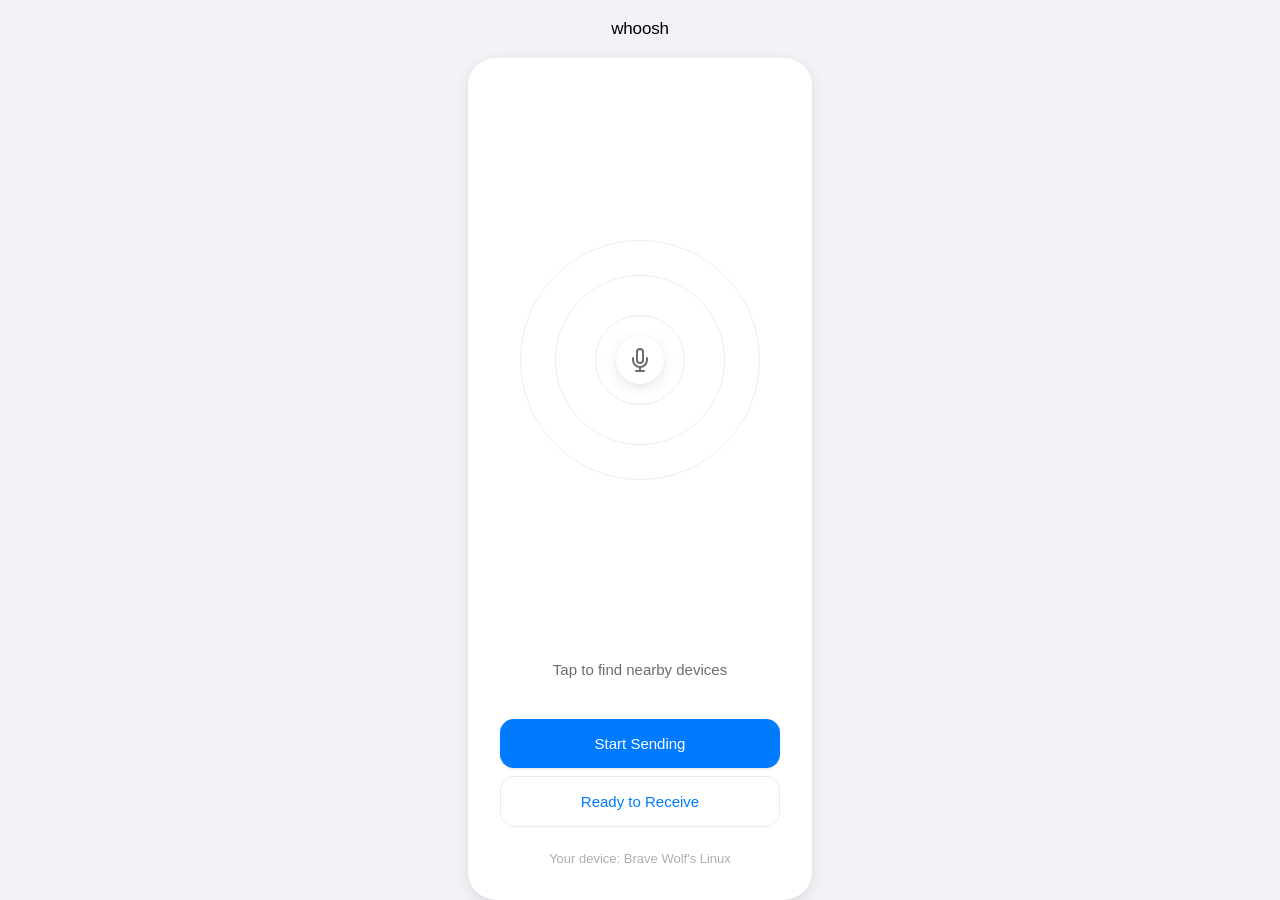
==== index.html @ 07599c09 "Bug Fixes" ====
<!DOCTYPE html>
<html lang="en">
<head>
    <meta charset="UTF-8">
    <meta name="viewport" content="width=device-width, initial-scale=1.0, viewport-fit=cover">
    <meta name="theme-color" content="#007AFF">
    <meta name="description" content="Serverless peer-to-peer file transfer using sound-based discovery">
    <meta name="mobile-web-app-capable" content="yes">
    <meta name="apple-mobile-web-app-capable" content="yes">
    <meta name="apple-mobile-web-app-status-bar-style" content="default">
    <title>Whoosh — Share files instantly</title>
    <link rel="icon" type="image/svg+xml" href="favicon.svg">
    <link rel="manifest" href="manifest.json">
    <link rel="stylesheet" href="styles.css?v=3">
</head>
<body>
    <div class="app">
        <!-- Header -->
        <header class="app-header">
            <h1 class="app-title">whoosh</h1>
        </header>

        <!-- Main Content -->
        <main class="app-main">
            <!-- Radar Container -->
            <div class="radar-container">
                <div class="radar" id="radar">
                    <!-- Static background rings -->
                    <div class="radar-ring radar-ring-1"></div>
                    <div class="radar-ring radar-ring-2"></div>
                    <div class="radar-ring radar-ring-3"></div>
                    
                    <!-- Pulse rings (hidden by default, shown when listening) -->
                    <div class="radar-pulse-container" id="radarPulse" style="display: none;">
                        <div class="radar-pulse"></div>
                        <div class="radar-pulse"></div>
                        <div class="radar-pulse"></div>
                    </div>
                    
                    <!-- Center icon -->
                    <div class="radar-center" id="radarCenter">
                        <svg class="radar-icon" id="radarIcon" width="24" height="24" viewBox="0 0 24 24" fill="none" stroke="currentColor" stroke-width="2" stroke-linecap="round" stroke-linejoin="round">
                            <!-- Mic icon (default) -->
                            <path d="M12 1a3 3 0 0 0-3 3v8a3 3 0 0 0 6 0V4a3 3 0 0 0-3-3z"></path>
                            <path d="M19 10v2a7 7 0 0 1-14 0v-2"></path>
                            <line x1="12" y1="19" x2="12" y2="23"></line>
                            <line x1="8" y1="23" x2="16" y2="23"></line>
                        </svg>
                    </div>
                    
                    <!-- Device bubbles will be inserted here dynamically -->
                    <div class="device-bubbles" id="deviceBubbles"></div>
                </div>
            </div>

            <!-- Status Text -->
            <div class="status-container">
                <p class="status-text" id="statusText">Tap to find nearby devices</p>
                <p class="status-hint" id="statusHint" style="display: none;">
                    <span class="hint-item">🔊 Keep volume up</span>
                    <span class="hint-item">📱 Keep screen on</span>
                </p>
            </div>

            <!-- Action Button -->
            <div class="action-container">
                <button class="btn btn-primary" id="actionBtn">Start Sending</button>
                <button class="btn btn-secondary" id="listenBtn">Ready to Receive</button>
            </div>

            <!-- Device Info -->
            <div class="device-info">
                <p class="device-info-text" id="deviceInfo">Your device: Loading...</p>
            </div>
        </main>

        <!-- Bottom Sheet (hidden by default) -->
        <div class="bottom-sheet-backdrop" id="bottomSheetBackdrop" style="display: none;"></div>
        <div class="bottom-sheet" id="bottomSheet" style="display: none;">
            <div class="bottom-sheet-handle"></div>
            <div class="bottom-sheet-content" id="bottomSheetContent">
                <!-- Content will be dynamically inserted based on state -->
            </div>
        </div>

        <!-- Error Toast -->
        <div class="error-toast" id="errorToast" style="display: none;">
            <p class="error-toast-text" id="errorToastText"></p>
        </div>
    </div>

    <!-- Scripts -->
    <script type="module" src="src/main.js?v=18"></script>
</body>
</html>
---- styles.css ----
/* ============================================
   Whoosh.share — iOS-inspired Design System
   ============================================ */

/* CSS Variables — Design Tokens */
:root {
    /* Colors — Light Mode */
    --background: #F2F2F7;
    --surface: #FFFFFF;
    --surface-2: #F2F2F7;
    --text-primary: #000000;
    --text-secondary: #6C6C70;
    --text-tertiary: #AEAEB2;
    --accent: #007AFF;
    --accent-light: #E8F1FF;
    --success: #34C759;
    --error: #FF3B30;
    --border: rgba(0, 0, 0, 0.08);
    
    /* Shadows */
    --shadow-sm: 0 1px 3px rgba(0, 0, 0, 0.08), 0 1px 2px rgba(0, 0, 0, 0.04);
    --shadow-md: 0 4px 16px rgba(0, 0, 0, 0.08), 0 2px 4px rgba(0, 0, 0, 0.04);
    --shadow-device: 0 8px 32px rgba(0, 0, 0, 0.10), 0 2px 8px rgba(0, 0, 0, 0.06);
    
    /* Border Radius */
    --radius-sm: 10px;
    --radius-md: 14px;
    --radius-lg: 20px;
    --radius-xl: 28px;
    
    /* Spacing — 8px base grid */
    --space-1: 4px;
    --space-2: 8px;
    --space-3: 12px;
    --space-4: 16px;
    --space-5: 20px;
    --space-6: 24px;
    --space-8: 32px;
    --space-12: 48px;
    
    /* Typography */
    --font-family: -apple-system, BlinkMacSystemFont, 'Inter', 'Segoe UI', sans-serif;
    --font-size-xs: 11px;
    --font-size-sm: 13px;
    --font-size-base: 15px;
    --font-size-lg: 17px;
    --font-size-xl: 20px;
    
    /* Transitions */
    --transition-fast: 150ms cubic-bezier(0.25, 0.46, 0.45, 0.94);
    --transition-base: 250ms cubic-bezier(0.25, 0.46, 0.45, 0.94);
    --transition-slow: 350ms cubic-bezier(0.25, 0.46, 0.45, 0.94);
}

/* ============================================
   Base Styles
   ============================================ */

* {
    margin: 0;
    padding: 0;
    box-sizing: border-box;
}

html, body {
    width: 100%;
    height: 100%;
    overflow: hidden;
}

body {
    font-family: var(--font-family);
    font-size: var(--font-size-base);
    color: var(--text-primary);
    background: var(--background);
    -webkit-font-smoothing: antialiased;
    -moz-osx-font-smoothing: grayscale;
    line-height: 1.5;
}

/* ============================================
   App Layout
   ============================================ */

.app {
    width: 100%;
    height: 100%;
    display: flex;
    flex-direction: column;
    padding: env(safe-area-inset-top) env(safe-area-inset-right) env(safe-area-inset-bottom) env(safe-area-inset-left);
}

.app-header {
    padding: var(--space-4) var(--space-5);
    flex-shrink: 0;
}

.app-title {
    font-size: var(--font-size-lg);
    font-weight: 500;
    letter-spacing: -0.01em;
    color: var(--text-primary);
}

.app-main {
    flex: 1;
    display: flex;
    flex-direction: column;
    align-items: center;
    justify-content: space-between;
    padding: var(--space-4) var(--space-5) var(--space-6);
    overflow: hidden;
}

/* ============================================
   Radar Component
   ============================================ */

.radar-container {
    flex: 1;
    display: flex;
    align-items: center;
    justify-content: center;
    width: 100%;
    max-height: 60vh;
}

.radar {
    position: relative;
    width: 260px;
    height: 260px;
    border-radius: 50%;
}

/* Static background rings */
.radar-ring {
    position: absolute;
    border-radius: 50%;
    border: 1px solid var(--border);
    top: 50%;
    left: 50%;
    transform: translate(-50%, -50%);
    pointer-events: none;
}

.radar-ring-1 {
    width: 80px;
    height: 80px;
}

.radar-ring-2 {
    width: 150px;
    height: 150px;
}

.radar-ring-3 {
    width: 220px;
    height: 220px;
}

/* Pulse rings — animated when listening */
.radar-pulse-container {
    position: absolute;
    top: 0;
    left: 0;
    width: 100%;
    height: 100%;
    pointer-events: none;
}

.radar-pulse {
    position: absolute;
    width: 220px;
    height: 220px;
    border-radius: 50%;
    border: 1.5px solid var(--accent);
    top: 50%;
    left: 50%;
    transform: translate(-50%, -50%) scale(0.3);
    opacity: 0;
    animation: radar-pulse 2s cubic-bezier(0.25, 0.46, 0.45, 0.94) infinite;
}

.radar-pulse:nth-child(2) {
    animation-delay: 0.66s;
}

.radar-pulse:nth-child(3) {
    animation-delay: 1.33s;
}

@keyframes radar-pulse {
    0% {
        transform: translate(-50%, -50%) scale(0.3);
        opacity: 0.5;
    }
    100% {
        transform: translate(-50%, -50%) scale(1.1);
        opacity: 0;
    }
}

/* Center icon */
.radar-center {
    position: absolute;
    width: 48px;
    height: 48px;
    background: var(--surface);
    border-radius: 50%;
    top: 50%;
    left: 50%;
    transform: translate(-50%, -50%);
    box-shadow: var(--shadow-md);
    display: flex;
    align-items: center;
    justify-content: center;
    z-index: 10;
    transition: all var(--transition-base);
}

.radar-icon {
    color: var(--text-secondary);
    transition: color var(--transition-base);
}

.radar-center.active .radar-icon {
    color: var(--accent);
}

/* Device bubbles */
.device-bubbles {
    position: absolute;
    top: 0;
    left: 0;
    width: 100%;
    height: 100%;
    pointer-events: none;
}

.device-bubble {
    position: absolute;
    top: 50%;
    left: 50%;
    width: 72px;
    height: 72px;
    background: var(--surface);
    border-radius: 50%;
    box-shadow: var(--shadow-device);
    display: flex;
    flex-direction: column;
    align-items: center;
    justify-content: center;
    cursor: pointer;
    pointer-events: all;
    transition: transform var(--transition-fast), box-shadow var(--transition-fast);
    animation: device-bubble-enter var(--transition-slow) cubic-bezier(0.34, 1.56, 0.64, 1);
}

@keyframes device-bubble-enter {
    0% {
        transform: translate(-50%, -50%) scale(0.5);
        opacity: 0;
    }
    100% {
        transform: translate(-50%, -50%) scale(1);
        opacity: 1;
    }
}

.device-bubble:hover,
.device-bubble:active {
    transform: translate(-50%, -50%) scale(1.06);
    box-shadow: 0 12px 40px rgba(0, 0, 0, 0.12), 0 4px 12px rgba(0, 0, 0, 0.08);
}

.device-bubble-icon {
    font-size: 28px;
    margin-bottom: var(--space-1);
}

.device-bubble-name {
    position: absolute;
    bottom: -24px;
    left: 50%;
    transform: translateX(-50%);
    font-size: 12px;
    font-weight: 500;
    color: var(--text-primary);
    white-space: nowrap;
    text-align: center;
}

/* ============================================
   Status & Actions
   ============================================ */

.status-container {
    text-align: center;
    margin: var(--space-6) 0;
}

.status-text {
    font-size: var(--font-size-base);
    color: var(--text-secondary);
    margin-bottom: var(--space-2);
}

.status-hint {
    display: flex;
    flex-direction: column;
    gap: var(--space-1);
    font-size: var(--font-size-sm);
    color: var(--text-tertiary);
}

.hint-item {
    display: block;
}

.action-container {
    width: 100%;
    max-width: 320px;
    display: flex;
    flex-direction: column;
    gap: var(--space-2);
}

.device-info {
    margin-top: var(--space-4);
    text-align: center;
}

.device-info-text {
    font-size: var(--font-size-sm);
    color: var(--text-tertiary);
}

/* ============================================
   Buttons
   ============================================ */

.btn {
    width: 100%;
    padding: var(--space-4) var(--space-6);
    border: none;
    border-radius: var(--radius-md);
    font-family: var(--font-family);
    font-size: var(--font-size-base);
    font-weight: 500;
    cursor: pointer;
    transition: all var(--transition-fast);
    outline: none;
    -webkit-tap-highlight-color: transparent;
}

.btn:active {
    transform: scale(0.97);
}

.btn-primary {
    background: var(--accent);
    color: white;
    box-shadow: var(--shadow-sm);
}

.btn-primary:hover {
    background: #0066E0;
}

.btn-primary:disabled {
    background: var(--text-tertiary);
    cursor: not-allowed;
    opacity: 0.5;
}

.btn-secondary {
    background: transparent;
    color: var(--accent);
    border: 1px solid var(--border);
}

.btn-secondary:hover {
    background: var(--surface-2);
}

/* ============================================
   Bottom Sheet
   ============================================ */

.bottom-sheet-backdrop {
    position: fixed;
    top: 0;
    left: 0;
    width: 100%;
    height: 100%;
    background: rgba(0, 0, 0, 0.3);
    z-index: 100;
    animation: backdrop-fade-in var(--transition-slow);
}

@keyframes backdrop-fade-in {
    from { opacity: 0; }
    to { opacity: 1; }
}

.bottom-sheet {
    position: fixed;
    bottom: 0;
    left: 0;
    width: 100%;
    max-height: 70vh;
    background: var(--surface);
    border-radius: var(--radius-xl) var(--radius-xl) 0 0;
    box-shadow: 0 -4px 24px rgba(0, 0, 0, 0.12);
    z-index: 101;
    padding: var(--space-4) var(--space-5) calc(var(--space-6) + env(safe-area-inset-bottom));
    animation: bottom-sheet-slide-up var(--transition-slow) cubic-bezier(0.34, 1.56, 0.64, 1);
}

@keyframes bottom-sheet-slide-up {
    from {
        transform: translateY(100%);
    }
    to {
        transform: translateY(0);
    }
}

.bottom-sheet-handle {
    width: 32px;
    height: 4px;
    background: var(--text-tertiary);
    border-radius: 99px;
    margin: 0 auto var(--space-5);
    opacity: 0.3;
}

.bottom-sheet-content {
    overflow-y: auto;
    max-height: calc(70vh - 80px);
}

/* ============================================
   Error Toast
   ============================================ */

.error-toast {
    position: fixed;
    top: calc(var(--space-5) + env(safe-area-inset-top));
    left: 50%;
    transform: translateX(-50%);
    background: var(--error);
    color: white;
    padding: var(--space-3) var(--space-5);
    border-radius: var(--radius-md);
    box-shadow: var(--shadow-md);
    z-index: 200;
    animation: toast-slide-down var(--transition-base);
}

@keyframes toast-slide-down {
    from {
        transform: translateX(-50%) translateY(-100%);
        opacity: 0;
    }
    to {
        transform: translateX(-50%) translateY(0);
        opacity: 1;
    }
}

.error-toast-text {
    font-size: var(--font-size-sm);
    font-weight: 500;
}

/* ============================================
   Responsive — Desktop
   ============================================ */

@media (min-width: 640px) {
    .app {
        justify-content: center;
        align-items: center;
    }
    
    .app-main {
        max-width: 480px;
        background: var(--surface);
        border-radius: var(--radius-xl);
        box-shadow: var(--shadow-md);
        padding: var(--space-8);
    }
    
    .radar {
        width: 280px;
        height: 280px;
    }
    
    .radar-ring-1 { width: 90px; height: 90px; }
    .radar-ring-2 { width: 170px; height: 170px; }
    .radar-ring-3 { width: 240px; height: 240px; }
    
    .radar-pulse {
        width: 240px;
        height: 240px;
    }
    
    .bottom-sheet {
        left: 50%;
        transform: translateX(-50%);
        max-width: 480px;
        border-radius: var(--radius-xl);
        bottom: var(--space-6);
    }
    
    @keyframes bottom-sheet-slide-up {
        from {
            transform: translateX(-50%) translateY(100%);
        }
        to {
            transform: translateX(-50%) translateY(0);
        }
    }
}

/* ============================================
   Utility Classes
   ============================================ */

.hidden {
    display: none !important;
}

.text-center {
    text-align: center;
}

.mt-2 { margin-top: var(--space-2); }
.mt-4 { margin-top: var(--space-4); }
.mb-2 { margin-bottom: var(--space-2); }
.mb-4 { margin-bottom: var(--space-4); }
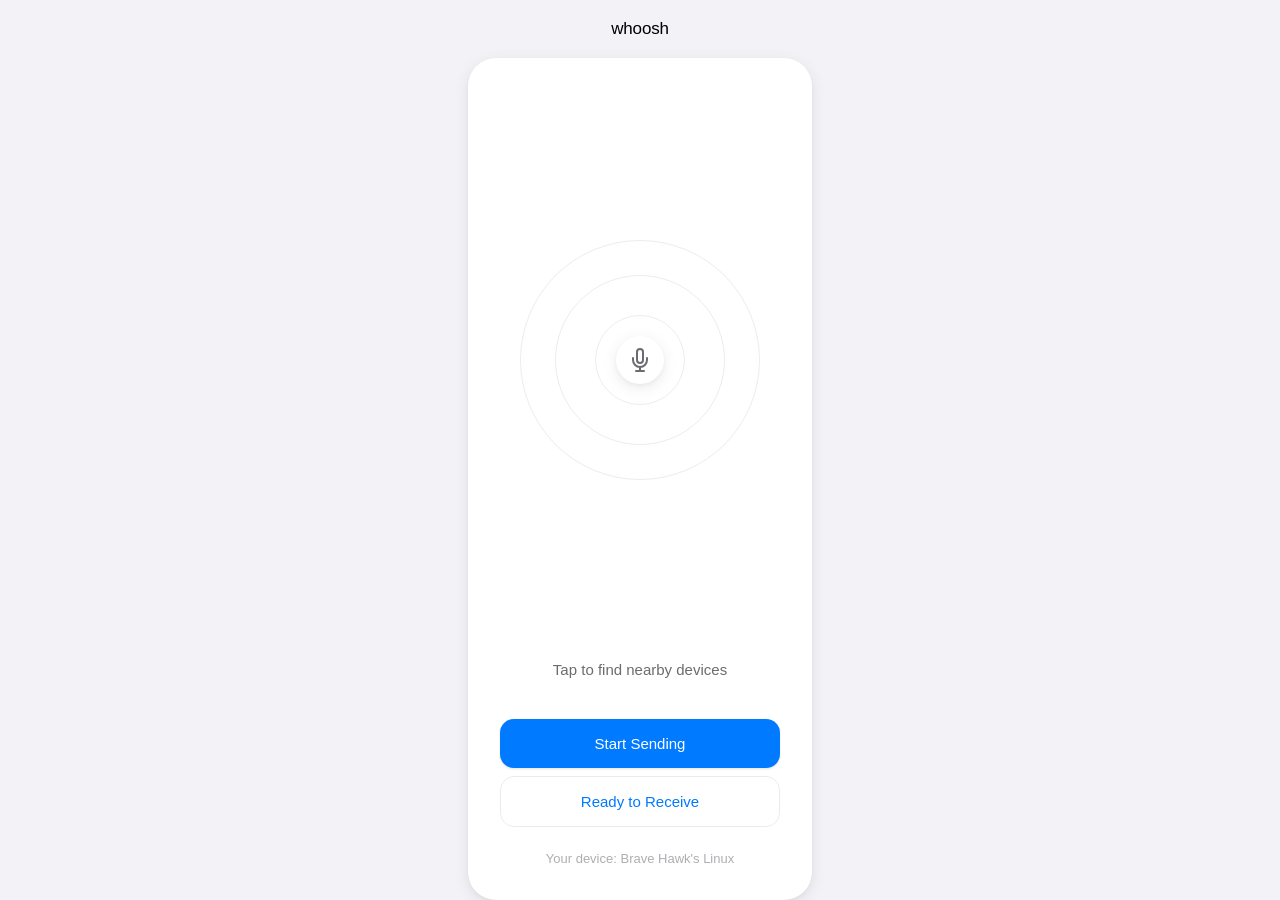
==== commit 3c138afc: "Bug Fixes" ====
--- a/index.html
+++ b/index.html
@@ -90,6 +90,6 @@
     </div>
 
     <!-- Scripts -->
-    <script type="module" src="src/main.js?v=18"></script>
+    <script type="module" src="src/main.js?v=19"></script>
 </body>
 </html>
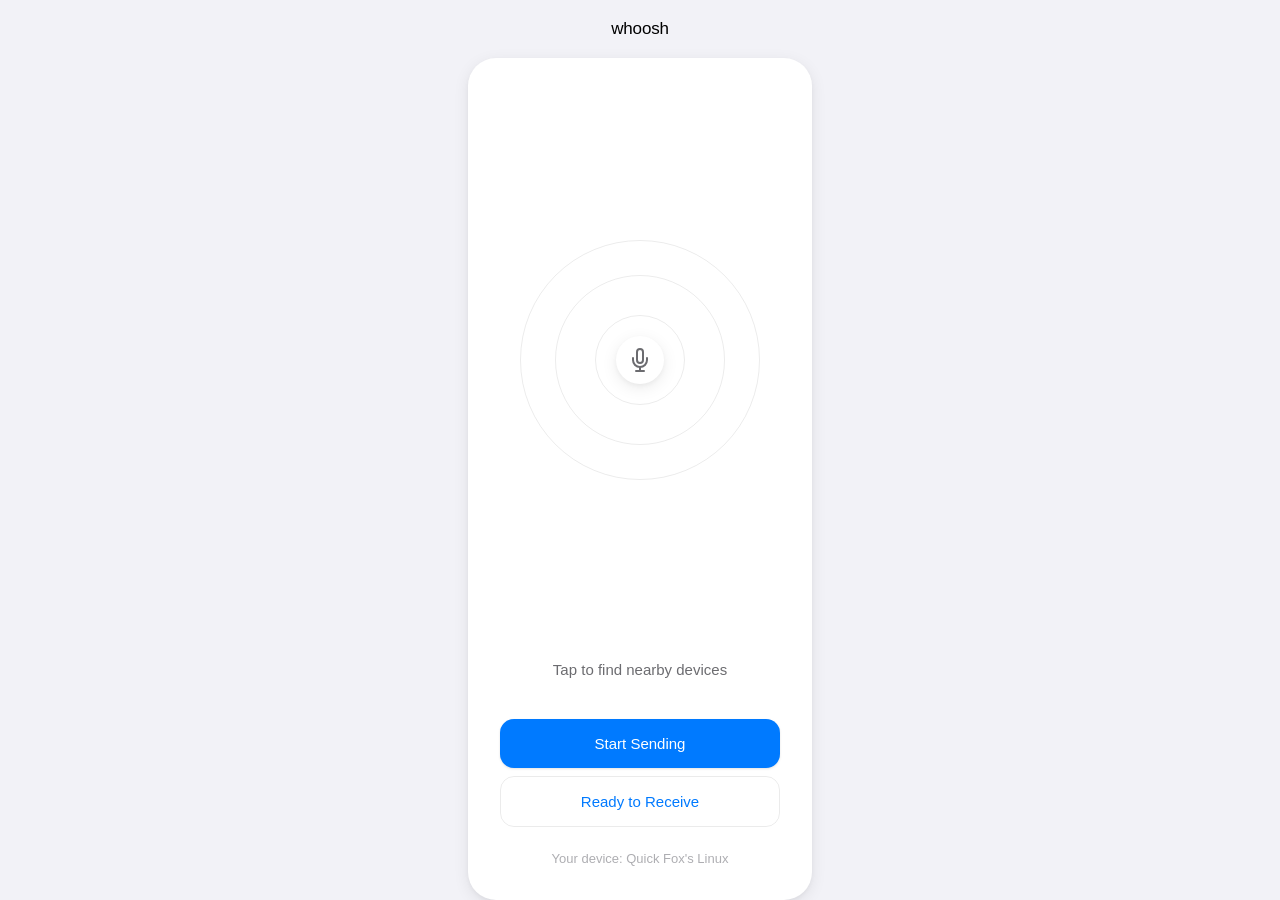
==== commit 4af7e950: "Bug Fixes" ====
--- a/index.html
+++ b/index.html
@@ -90,6 +90,6 @@
     </div>
 
     <!-- Scripts -->
-    <script type="module" src="src/main.js?v=19"></script>
+    <script type="module" src="src/main.js?v=20"></script>
 </body>
 </html>
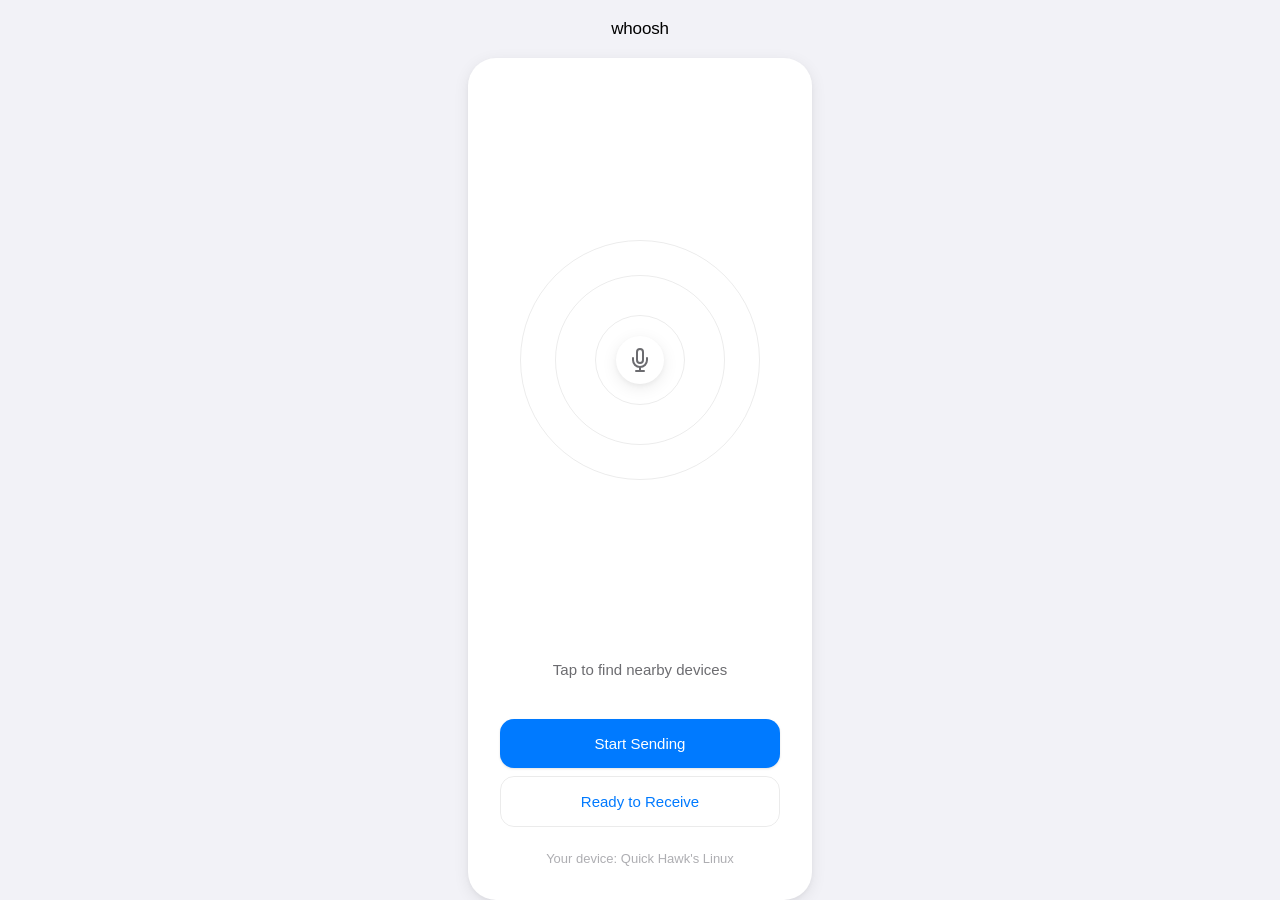
==== commit 79dd2a1a: "Bug Fixes" ====
--- a/index.html
+++ b/index.html
@@ -90,6 +90,6 @@
     </div>
 
     <!-- Scripts -->
-    <script type="module" src="src/main.js?v=20"></script>
+    <script type="module" src="src/main.js?v=21"></script>
 </body>
 </html>
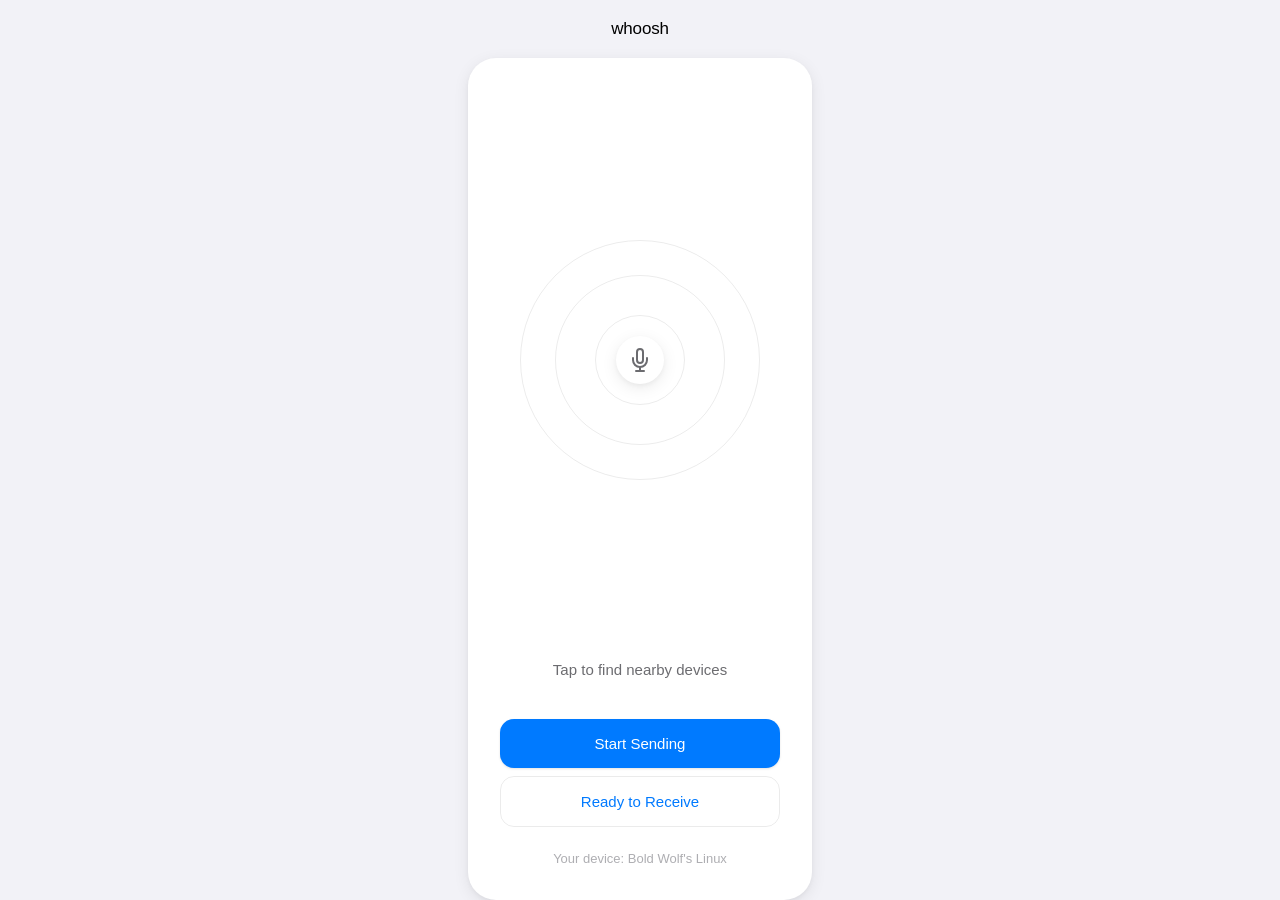
==== commit 9b3dc5c7: "Bug Fixes" ====
--- a/index.html
+++ b/index.html
@@ -90,6 +90,6 @@
     </div>
 
     <!-- Scripts -->
-    <script type="module" src="src/main.js?v=21"></script>
+    <script type="module" src="src/main.js?v=22"></script>
 </body>
 </html>
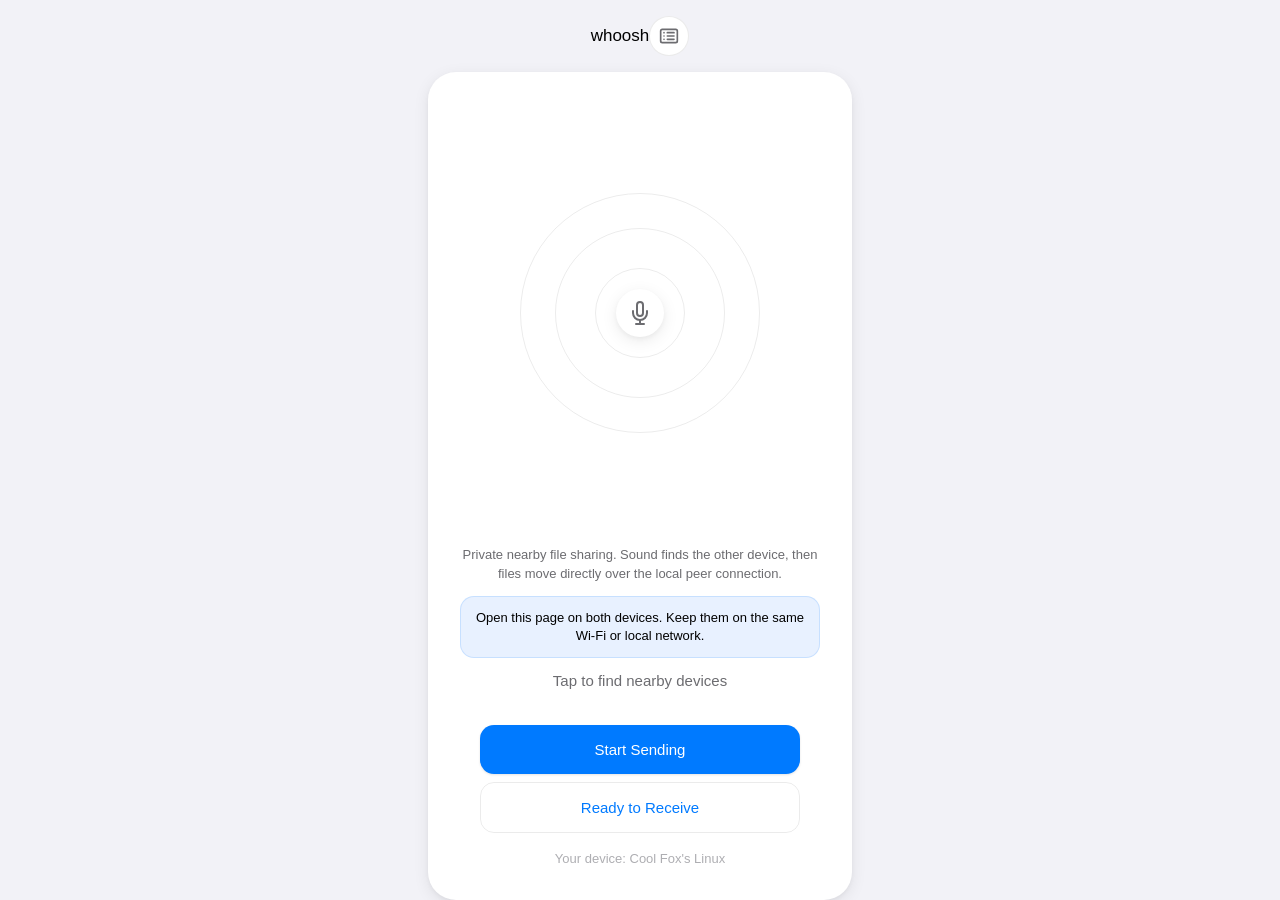
==== commit ba246f42: "Enhancements" ====
--- a/index.html
+++ b/index.html
@@ -11,13 +11,24 @@
     <title>Whoosh — Share files instantly</title>
     <link rel="icon" type="image/svg+xml" href="favicon.svg">
     <link rel="manifest" href="manifest.json">
-    <link rel="stylesheet" href="styles.css?v=3">
+    <link rel="stylesheet" href="styles.css?v=5">
 </head>
 <body>
     <div class="app">
         <!-- Header -->
         <header class="app-header">
             <h1 class="app-title">whoosh</h1>
+            <button class="icon-btn" id="devicesBtn" aria-label="Recent devices">
+                <svg width="20" height="20" viewBox="0 0 24 24" fill="none" stroke="currentColor" stroke-width="2" stroke-linecap="round" stroke-linejoin="round">
+                    <rect x="2" y="4" width="20" height="16" rx="2"></rect>
+                    <path d="M6 8h.01"></path>
+                    <path d="M10 8h8"></path>
+                    <path d="M6 12h.01"></path>
+                    <path d="M10 12h8"></path>
+                    <path d="M6 16h.01"></path>
+                    <path d="M10 16h8"></path>
+                </svg>
+            </button>
         </header>
 
         <!-- Main Content -->
@@ -55,6 +66,8 @@
 
             <!-- Status Text -->
             <div class="status-container">
+                <p class="app-summary">Private nearby file sharing. Sound finds the other device, then files move directly over the local peer connection.</p>
+                <p class="setup-note">Open this page on both devices. Keep them on the same Wi-Fi or local network.</p>
                 <p class="status-text" id="statusText">Tap to find nearby devices</p>
                 <p class="status-hint" id="statusHint" style="display: none;">
                     <span class="hint-item">🔊 Keep volume up</span>
@@ -83,6 +96,26 @@
             </div>
         </div>
 
+        <!-- Recent Devices Panel -->
+        <div class="side-panel-backdrop" id="sidePanelBackdrop" style="display: none;"></div>
+        <aside class="side-panel" id="sidePanel" style="display: none;">
+            <div class="side-panel-header">
+                <div>
+                    <h2>Recent devices</h2>
+                    <p>Stored only in this browser</p>
+                </div>
+                <button class="icon-btn" id="closeSidePanelBtn" aria-label="Close recent devices">
+                    <svg width="20" height="20" viewBox="0 0 24 24" fill="none" stroke="currentColor" stroke-width="2" stroke-linecap="round">
+                        <path d="M18 6 6 18"></path>
+                        <path d="m6 6 12 12"></path>
+                    </svg>
+                </button>
+            </div>
+            <p class="side-panel-note">Whoosh can remember device names here, but closed WebRTC sessions cannot be reused. If the connection is no longer active, start sound discovery again. Clearing browser cache clears this list. Nothing here is sent to the internet.</p>
+            <div class="cached-devices" id="cachedDevices"></div>
+            <button class="btn btn-secondary" id="clearCachedDevicesBtn">Clear recent devices</button>
+        </aside>
+
         <!-- Error Toast -->
         <div class="error-toast" id="errorToast" style="display: none;">
             <p class="error-toast-text" id="errorToastText"></p>
@@ -90,6 +123,6 @@
     </div>
 
     <!-- Scripts -->
-    <script type="module" src="src/main.js?v=22"></script>
+    <script type="module" src="src/main.js?v=26"></script>
 </body>
 </html>
--- a/styles.css
+++ b/styles.css
@@ -93,12 +93,39 @@
 .app-header {
     padding: var(--space-4) var(--space-5);
     flex-shrink: 0;
+    display: flex;
+    align-items: center;
+    justify-content: space-between;
 }
 
 .app-title {
     font-size: var(--font-size-lg);
     font-weight: 500;
-    letter-spacing: -0.01em;
+    letter-spacing: 0;
+    color: var(--text-primary);
+}
+
+.icon-btn {
+    width: 40px;
+    height: 40px;
+    border: 1px solid var(--border);
+    border-radius: 50%;
+    background: var(--surface);
+    color: var(--text-secondary);
+    display: inline-flex;
+    align-items: center;
+    justify-content: center;
+    cursor: pointer;
+    transition: background var(--transition-fast), color var(--transition-fast), transform var(--transition-fast);
+    -webkit-tap-highlight-color: transparent;
+}
+
+.icon-btn:active {
+    transform: scale(0.96);
+}
+
+.icon-btn:hover {
+    background: var(--surface-2);
     color: var(--text-primary);
 }
 
@@ -297,6 +324,25 @@
 .status-container {
     text-align: center;
     margin: var(--space-6) 0;
+    max-width: 360px;
+}
+
+.app-summary {
+    font-size: var(--font-size-sm);
+    color: var(--text-secondary);
+    margin-bottom: var(--space-3);
+    line-height: 1.45;
+}
+
+.setup-note {
+    font-size: var(--font-size-sm);
+    color: var(--text-primary);
+    background: var(--accent-light);
+    border: 1px solid rgba(0, 122, 255, 0.14);
+    border-radius: var(--radius-md);
+    padding: var(--space-3);
+    margin-bottom: var(--space-3);
+    line-height: 1.4;
 }
 
 .status-text {
@@ -438,6 +484,117 @@
 .bottom-sheet-content {
     overflow-y: auto;
     max-height: calc(70vh - 80px);
+}
+
+/* ============================================
+   Recent Devices Panel
+   ============================================ */
+
+.side-panel-backdrop {
+    position: fixed;
+    inset: 0;
+    background: rgba(0, 0, 0, 0.22);
+    z-index: 110;
+    animation: backdrop-fade-in var(--transition-slow);
+}
+
+.side-panel {
+    position: fixed;
+    top: 0;
+    right: 0;
+    width: min(360px, 92vw);
+    height: 100%;
+    background: var(--surface);
+    z-index: 111;
+    padding: calc(var(--space-5) + env(safe-area-inset-top)) var(--space-5) calc(var(--space-5) + env(safe-area-inset-bottom));
+    box-shadow: -8px 0 32px rgba(0, 0, 0, 0.12);
+    overflow-y: auto;
+    animation: side-panel-in var(--transition-base);
+}
+
+@keyframes side-panel-in {
+    from { transform: translateX(100%); }
+    to { transform: translateX(0); }
+}
+
+.side-panel-header {
+    display: flex;
+    justify-content: space-between;
+    gap: var(--space-4);
+    align-items: flex-start;
+    margin-bottom: var(--space-4);
+}
+
+.side-panel-header h2 {
+    font-size: var(--font-size-xl);
+    font-weight: 650;
+    letter-spacing: 0;
+}
+
+.side-panel-header p,
+.side-panel-note {
+    font-size: var(--font-size-sm);
+    color: var(--text-secondary);
+}
+
+.side-panel-note {
+    background: var(--surface-2);
+    border-radius: var(--radius-md);
+    padding: var(--space-3);
+    margin-bottom: var(--space-4);
+}
+
+.cached-devices {
+    display: flex;
+    flex-direction: column;
+    gap: var(--space-2);
+    margin-bottom: var(--space-4);
+}
+
+.cached-device {
+    width: 100%;
+    border: 1px solid var(--border);
+    border-radius: var(--radius-md);
+    background: var(--surface);
+    padding: var(--space-3);
+    display: flex;
+    align-items: center;
+    justify-content: space-between;
+    gap: var(--space-3);
+    text-align: left;
+}
+
+.cached-device-main {
+    min-width: 0;
+}
+
+.cached-device-name {
+    font-size: var(--font-size-base);
+    font-weight: 600;
+    color: var(--text-primary);
+    white-space: nowrap;
+    overflow: hidden;
+    text-overflow: ellipsis;
+}
+
+.cached-device-meta {
+    font-size: var(--font-size-xs);
+    color: var(--text-tertiary);
+}
+
+.cached-device-status {
+    flex-shrink: 0;
+    font-size: var(--font-size-xs);
+    color: var(--text-secondary);
+}
+
+.empty-devices {
+    font-size: var(--font-size-sm);
+    color: var(--text-secondary);
+    padding: var(--space-4);
+    text-align: center;
+    border: 1px dashed var(--border);
+    border-radius: var(--radius-md);
 }
 
 /* ============================================
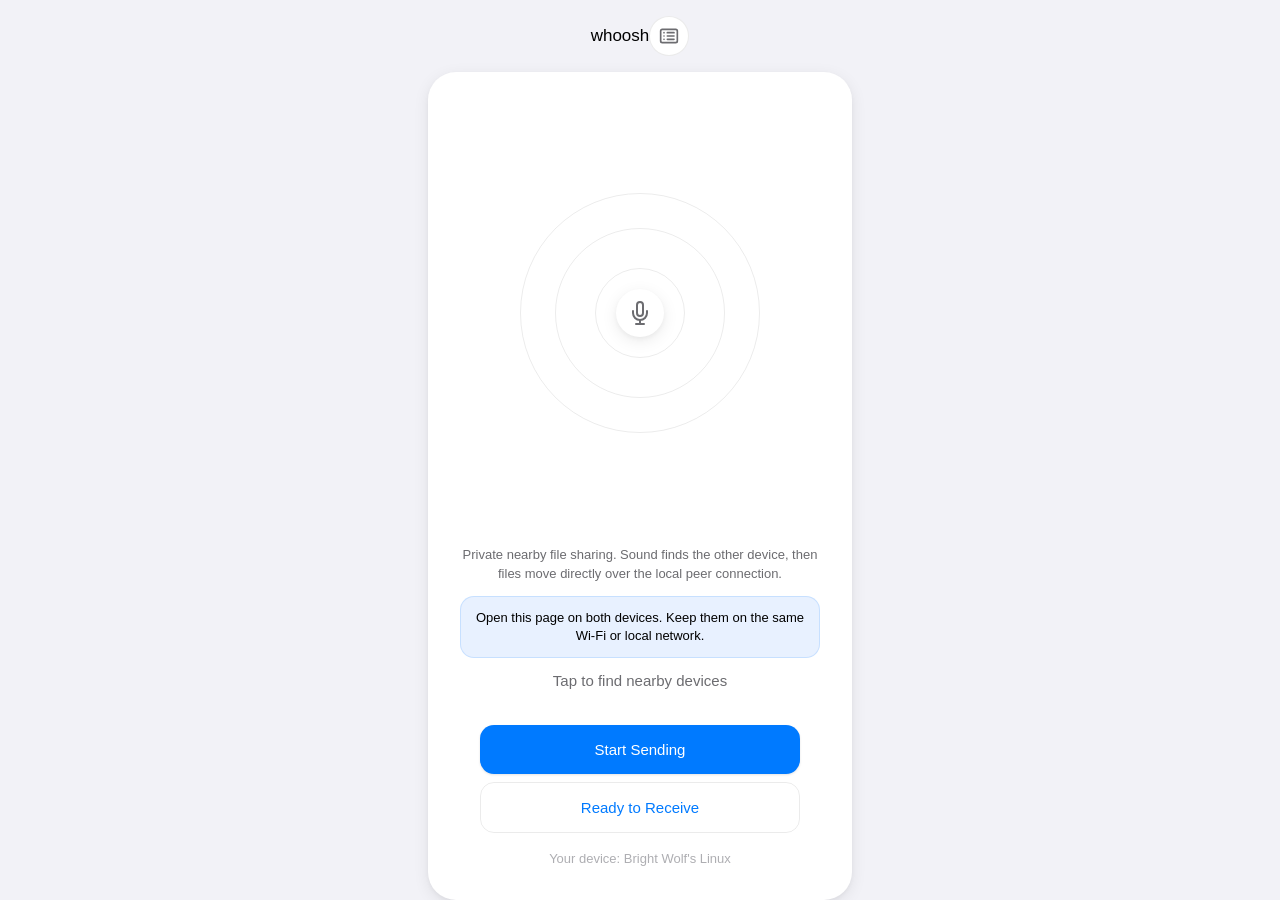
==== commit c5aa29ca: "Enhancements" ====
--- a/index.html
+++ b/index.html
@@ -123,6 +123,6 @@
     </div>
 
     <!-- Scripts -->
-    <script type="module" src="src/main.js?v=26"></script>
+    <script type="module" src="src/main.js?v=27"></script>
 </body>
 </html>
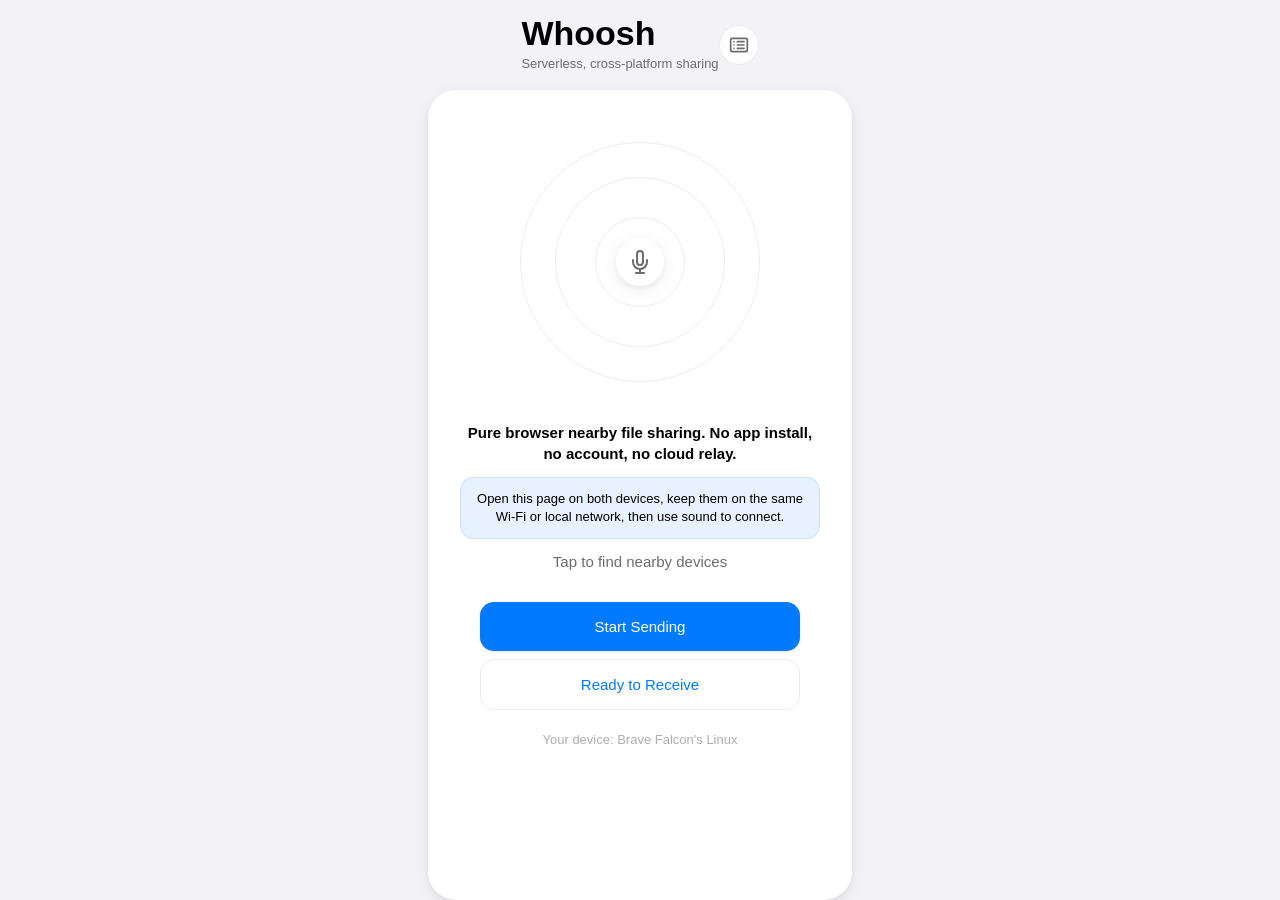
==== commit 1a6913bc: "Enhancements" ====
--- a/index.html
+++ b/index.html
@@ -11,13 +11,16 @@
     <title>Whoosh — Share files instantly</title>
     <link rel="icon" type="image/svg+xml" href="favicon.svg">
     <link rel="manifest" href="manifest.json">
-    <link rel="stylesheet" href="styles.css?v=5">
+    <link rel="stylesheet" href="styles.css?v=6">
 </head>
 <body>
     <div class="app">
         <!-- Header -->
         <header class="app-header">
-            <h1 class="app-title">whoosh</h1>
+            <div class="app-brand">
+                <h1 class="app-title">Whoosh</h1>
+                <p class="app-tagline">Serverless, cross-platform sharing</p>
+            </div>
             <button class="icon-btn" id="devicesBtn" aria-label="Recent devices">
                 <svg width="20" height="20" viewBox="0 0 24 24" fill="none" stroke="currentColor" stroke-width="2" stroke-linecap="round" stroke-linejoin="round">
                     <rect x="2" y="4" width="20" height="16" rx="2"></rect>
@@ -66,8 +69,8 @@
 
             <!-- Status Text -->
             <div class="status-container">
-                <p class="app-summary">Private nearby file sharing. Sound finds the other device, then files move directly over the local peer connection.</p>
-                <p class="setup-note">Open this page on both devices. Keep them on the same Wi-Fi or local network.</p>
+                <p class="app-summary">Pure browser nearby file sharing. No app install, no account, no cloud relay.</p>
+                <p class="setup-note">Open this page on both devices, keep them on the same Wi-Fi or local network, then use sound to connect.</p>
                 <p class="status-text" id="statusText">Tap to find nearby devices</p>
                 <p class="status-hint" id="statusHint" style="display: none;">
                     <span class="hint-item">🔊 Keep volume up</span>
@@ -123,6 +126,6 @@
     </div>
 
     <!-- Scripts -->
-    <script type="module" src="src/main.js?v=27"></script>
+    <script type="module" src="src/main.js?v=28"></script>
 </body>
 </html>
--- a/styles.css
+++ b/styles.css
@@ -64,8 +64,8 @@
 
 html, body {
     width: 100%;
-    height: 100%;
-    overflow: hidden;
+    min-height: 100%;
+    overflow-x: hidden;
 }
 
 body {
@@ -84,7 +84,8 @@
 
 .app {
     width: 100%;
-    height: 100%;
+    min-height: 100vh;
+    min-height: 100dvh;
     display: flex;
     flex-direction: column;
     padding: env(safe-area-inset-top) env(safe-area-inset-right) env(safe-area-inset-bottom) env(safe-area-inset-left);
@@ -99,10 +100,17 @@
 }
 
 .app-title {
-    font-size: var(--font-size-lg);
-    font-weight: 500;
+    font-size: 34px;
+    line-height: 1;
+    font-weight: 750;
     letter-spacing: 0;
     color: var(--text-primary);
+}
+
+.app-tagline {
+    margin-top: var(--space-1);
+    font-size: var(--font-size-sm);
+    color: var(--text-secondary);
 }
 
 .icon-btn {
@@ -134,9 +142,10 @@
     display: flex;
     flex-direction: column;
     align-items: center;
-    justify-content: space-between;
-    padding: var(--space-4) var(--space-5) var(--space-6);
-    overflow: hidden;
+    justify-content: flex-start;
+    gap: var(--space-4);
+    padding: var(--space-2) var(--space-5) var(--space-6);
+    overflow: visible;
 }
 
 /* ============================================
@@ -144,18 +153,18 @@
    ============================================ */
 
 .radar-container {
-    flex: 1;
+    flex: 0 0 auto;
     display: flex;
     align-items: center;
     justify-content: center;
     width: 100%;
-    max-height: 60vh;
+    min-height: 220px;
 }
 
 .radar {
     position: relative;
-    width: 260px;
-    height: 260px;
+    width: 240px;
+    height: 240px;
     border-radius: 50%;
 }
 
@@ -323,13 +332,14 @@
 
 .status-container {
     text-align: center;
-    margin: var(--space-6) 0;
+    margin: 0;
     max-width: 360px;
 }
 
 .app-summary {
-    font-size: var(--font-size-sm);
-    color: var(--text-secondary);
+    font-size: var(--font-size-base);
+    color: var(--text-primary);
+    font-weight: 600;
     margin-bottom: var(--space-3);
     line-height: 1.45;
 }
@@ -369,10 +379,11 @@
     display: flex;
     flex-direction: column;
     gap: var(--space-2);
+    flex-shrink: 0;
 }
 
 .device-info {
-    margin-top: var(--space-4);
+    margin-top: 0;
     text-align: center;
 }
 
@@ -632,6 +643,57 @@
 }
 
 /* ============================================
+   Responsive — Short Mobile
+   ============================================ */
+
+@media (max-height: 720px) and (max-width: 639px) {
+    .app-header {
+        padding: var(--space-3) var(--space-4);
+    }
+
+    .app-title {
+        font-size: 30px;
+    }
+
+    .app-main {
+        gap: var(--space-3);
+        padding: 0 var(--space-4) var(--space-5);
+    }
+
+    .radar-container {
+        min-height: 190px;
+    }
+
+    .radar {
+        width: 200px;
+        height: 200px;
+    }
+
+    .radar-ring-1 { width: 68px; height: 68px; }
+    .radar-ring-2 { width: 125px; height: 125px; }
+    .radar-ring-3 { width: 185px; height: 185px; }
+
+    .radar-pulse {
+        width: 185px;
+        height: 185px;
+    }
+
+    .app-summary,
+    .setup-note,
+    .status-text {
+        font-size: var(--font-size-sm);
+    }
+
+    .setup-note {
+        padding: var(--space-2) var(--space-3);
+    }
+
+    .btn {
+        padding: var(--space-3) var(--space-5);
+    }
+}
+
+/* ============================================
    Responsive — Desktop
    ============================================ */
 
@@ -643,10 +705,13 @@
     
     .app-main {
         max-width: 480px;
+        min-height: 680px;
         background: var(--surface);
         border-radius: var(--radius-xl);
         box-shadow: var(--shadow-md);
         padding: var(--space-8);
+        justify-content: flex-start;
+        gap: var(--space-5);
     }
     
     .radar {
